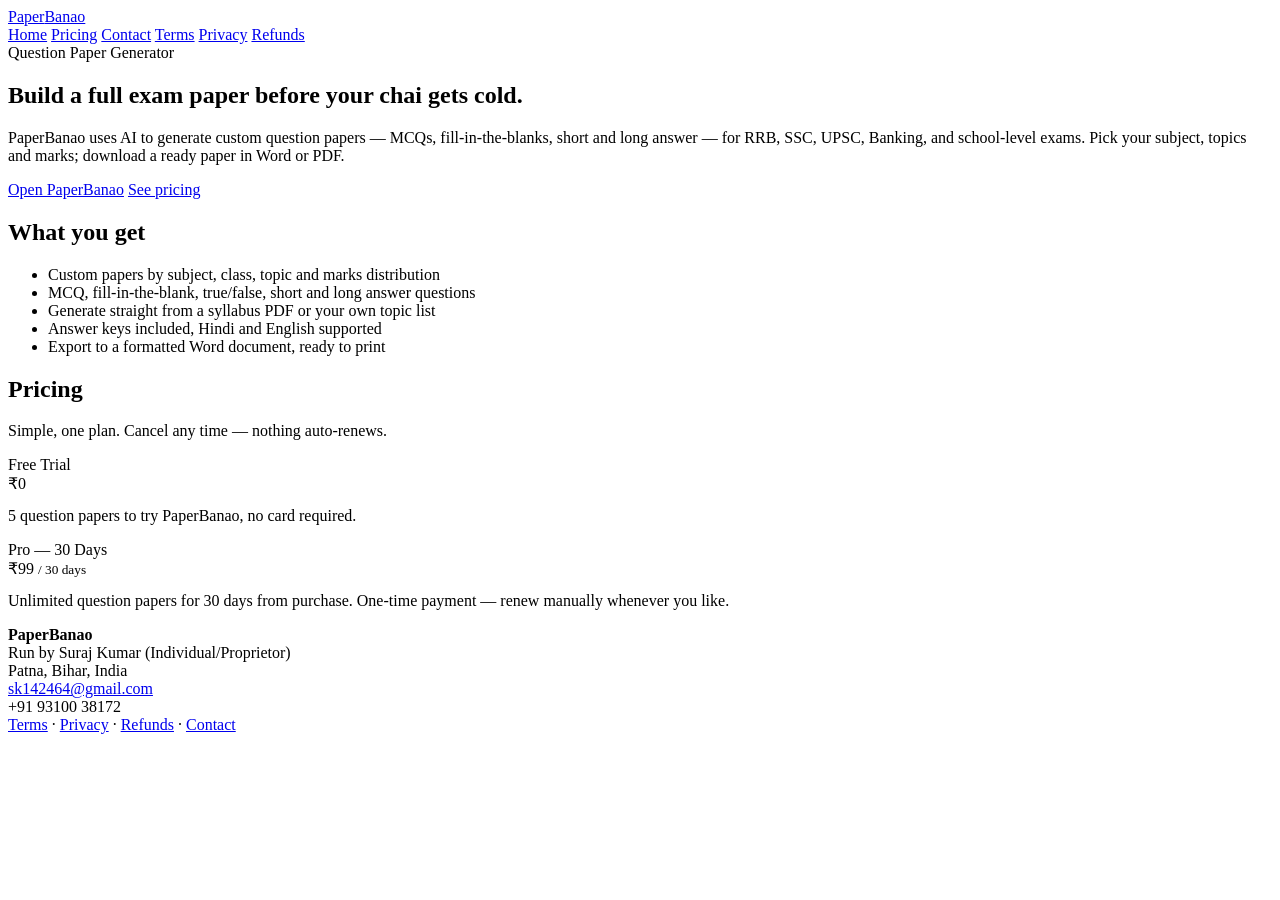
==== index.html @ c4ecf467 "Update and rename PaperBanaosite to index.html" ====
<!DOCTYPE html>
<html lang="en">
<head>
<meta charset="UTF-8">
<meta name="viewport" content="width=device-width, initial-scale=1.0">
<title>PaperBanao — AI Question Paper Generator</title>
<meta name="description" content="Generate custom question papers for RRB, SSC, UPSC, Banking and school exams in seconds — for teachers, coaching centres and exam aspirants.">
<link rel="stylesheet" href="style.css">
</head>
<body>

<header class="site-header">
    <div class="container">
        <a href="index.html" class="brand">Paper<span>Banao</span></a>
        <nav class="site-nav">
            <a href="index.html">Home</a>
            <a href="index.html#pricing">Pricing</a>
            <a href="contact.html">Contact</a>
            <a href="terms.html">Terms</a>
            <a href="privacy.html">Privacy</a>
            <a href="refund.html">Refunds</a>
        </nav>
    </div>
</header>

<section class="hero">
    <div class="container">
        <div class="eyebrow">Question Paper Generator</div>
        <h1>Build a full exam paper before your chai gets cold.</h1>
        <p class="lead">PaperBanao uses AI to generate custom question papers — MCQs, fill-in-the-blanks, short and long answer — for RRB, SSC, UPSC, Banking, and school-level exams. Pick your subject, topics and marks; download a ready paper in Word or PDF.</p>
        <a href="https://paperbanao-web-mpv5z8yturtkx25dduvfck.streamlit.app/" class="btn">Open PaperBanao</a>
        <a href="index.html#pricing" class="btn secondary">See pricing</a>
    </div>
</section>

<section class="alt">
    <div class="container">
        <h2>What you get</h2>
        <ul class="bubble-list">
            <li><span class="bubble filled"></span> Custom papers by subject, class, topic and marks distribution</li>
            <li><span class="bubble filled"></span> MCQ, fill-in-the-blank, true/false, short and long answer questions</li>
            <li><span class="bubble filled"></span> Generate straight from a syllabus PDF or your own topic list</li>
            <li><span class="bubble filled"></span> Answer keys included, Hindi and English supported</li>
            <li><span class="bubble filled"></span> Export to a formatted Word document, ready to print</li>
        </ul>
    </div>
</section>

<section id="pricing">
    <div class="container">
        <h2>Pricing</h2>
        <p style="color:var(--ink-soft)">Simple, one plan. Cancel any time — nothing auto-renews.</p>
        <div class="pricing-grid">
            <div class="plan-card">
                <div class="tag">Free Trial</div>
                <div class="price">₹0</div>
                <p style="color:var(--ink-soft); margin-top:14px;">5 question papers to try PaperBanao, no card required.</p>
            </div>
            <div class="plan-card pro">
                <div class="tag">Pro — 30 Days</div>
                <div class="price">₹99 <small>/ 30 days</small></div>
                <p style="color:var(--ink-soft); margin-top:14px;">Unlimited question papers for 30 days from purchase. One-time payment — renew manually whenever you like.</p>
            </div>
        </div>
    </div>
</section>

<footer class="site-footer">
    <div class="container">
        <div>
            <strong style="color:var(--white)">PaperBanao</strong><br>
            Run by Suraj Kumar (Individual/Proprietor)<br>
            Patna, Bihar, India
        </div>
        <div>
            <a href="mailto:sk142464@gmail.com">sk142464@gmail.com</a><br>
            +91 93100 38172
        </div>
        <div>
            <a href="terms.html">Terms</a> ·
            <a href="privacy.html">Privacy</a> ·
            <a href="refund.html">Refunds</a> ·
            <a href="contact.html">Contact</a>
        </div>
    </div>
</footer>

</body>
</html>
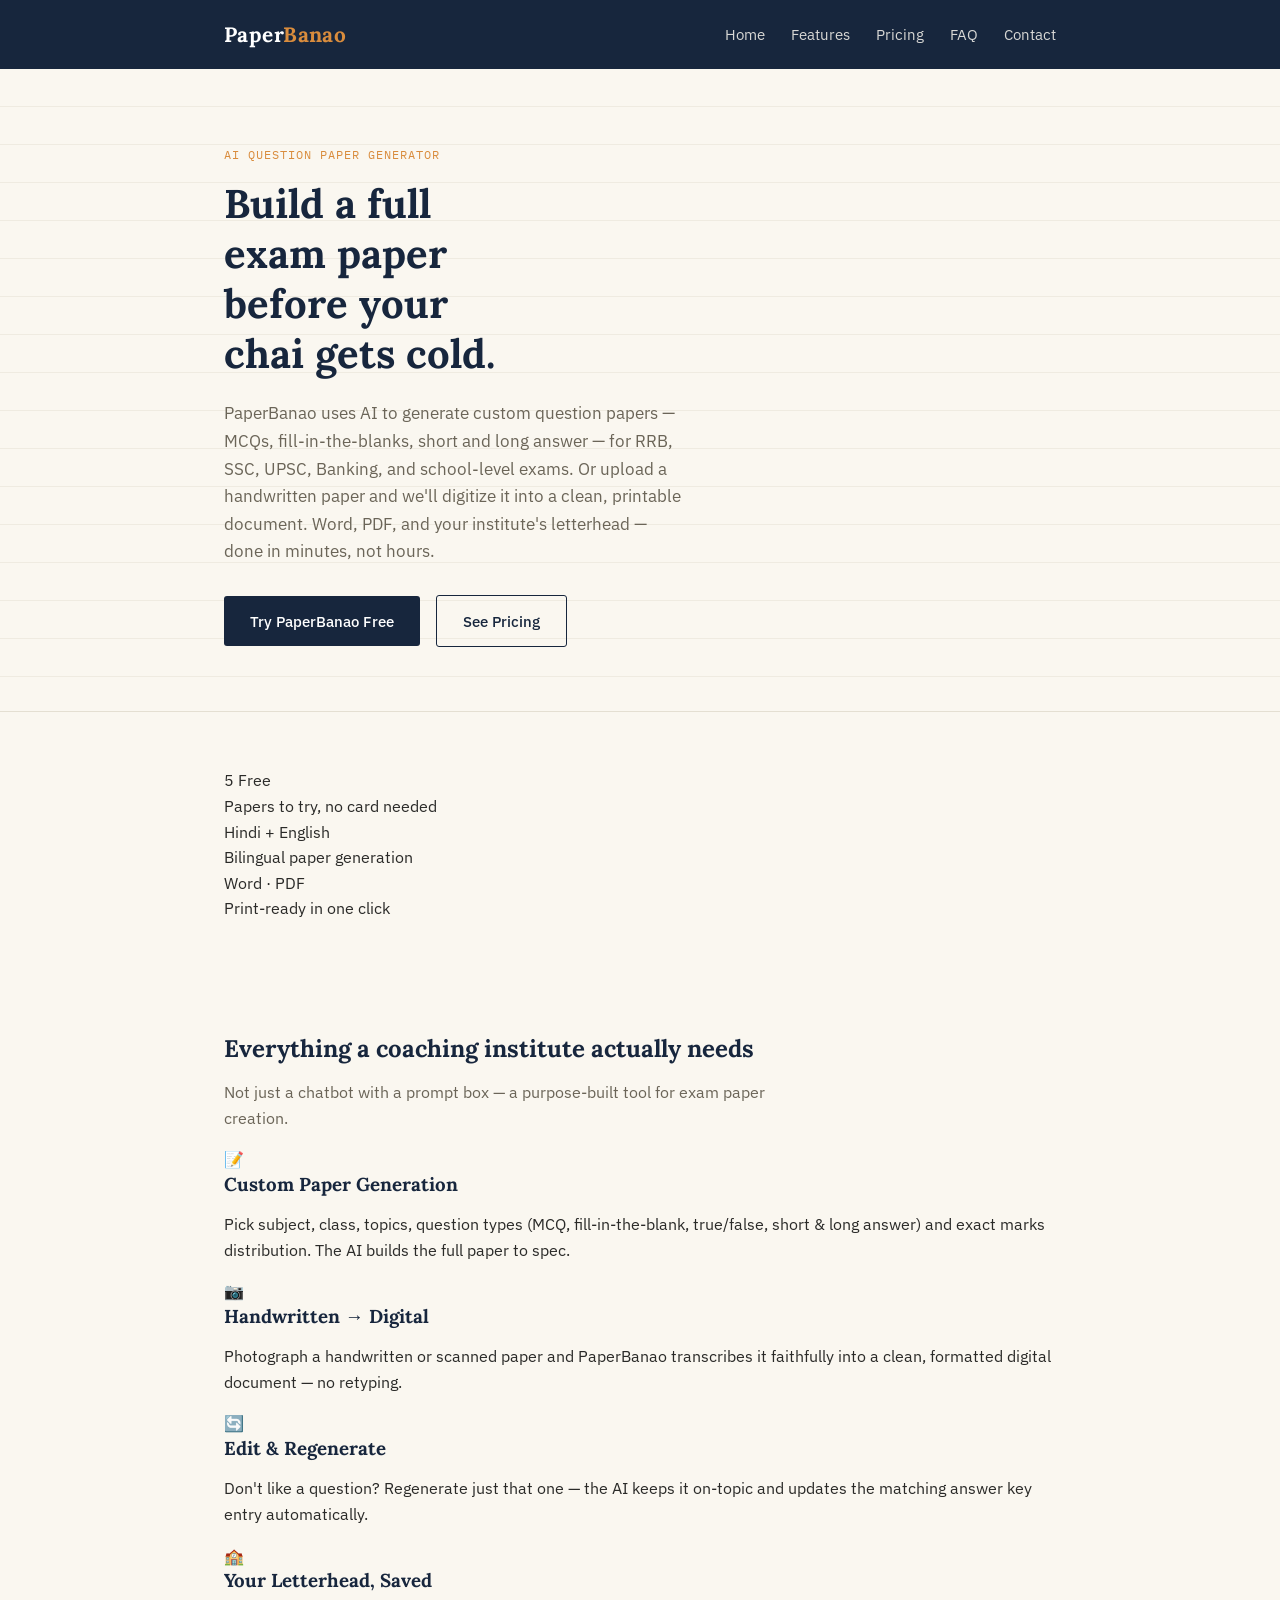
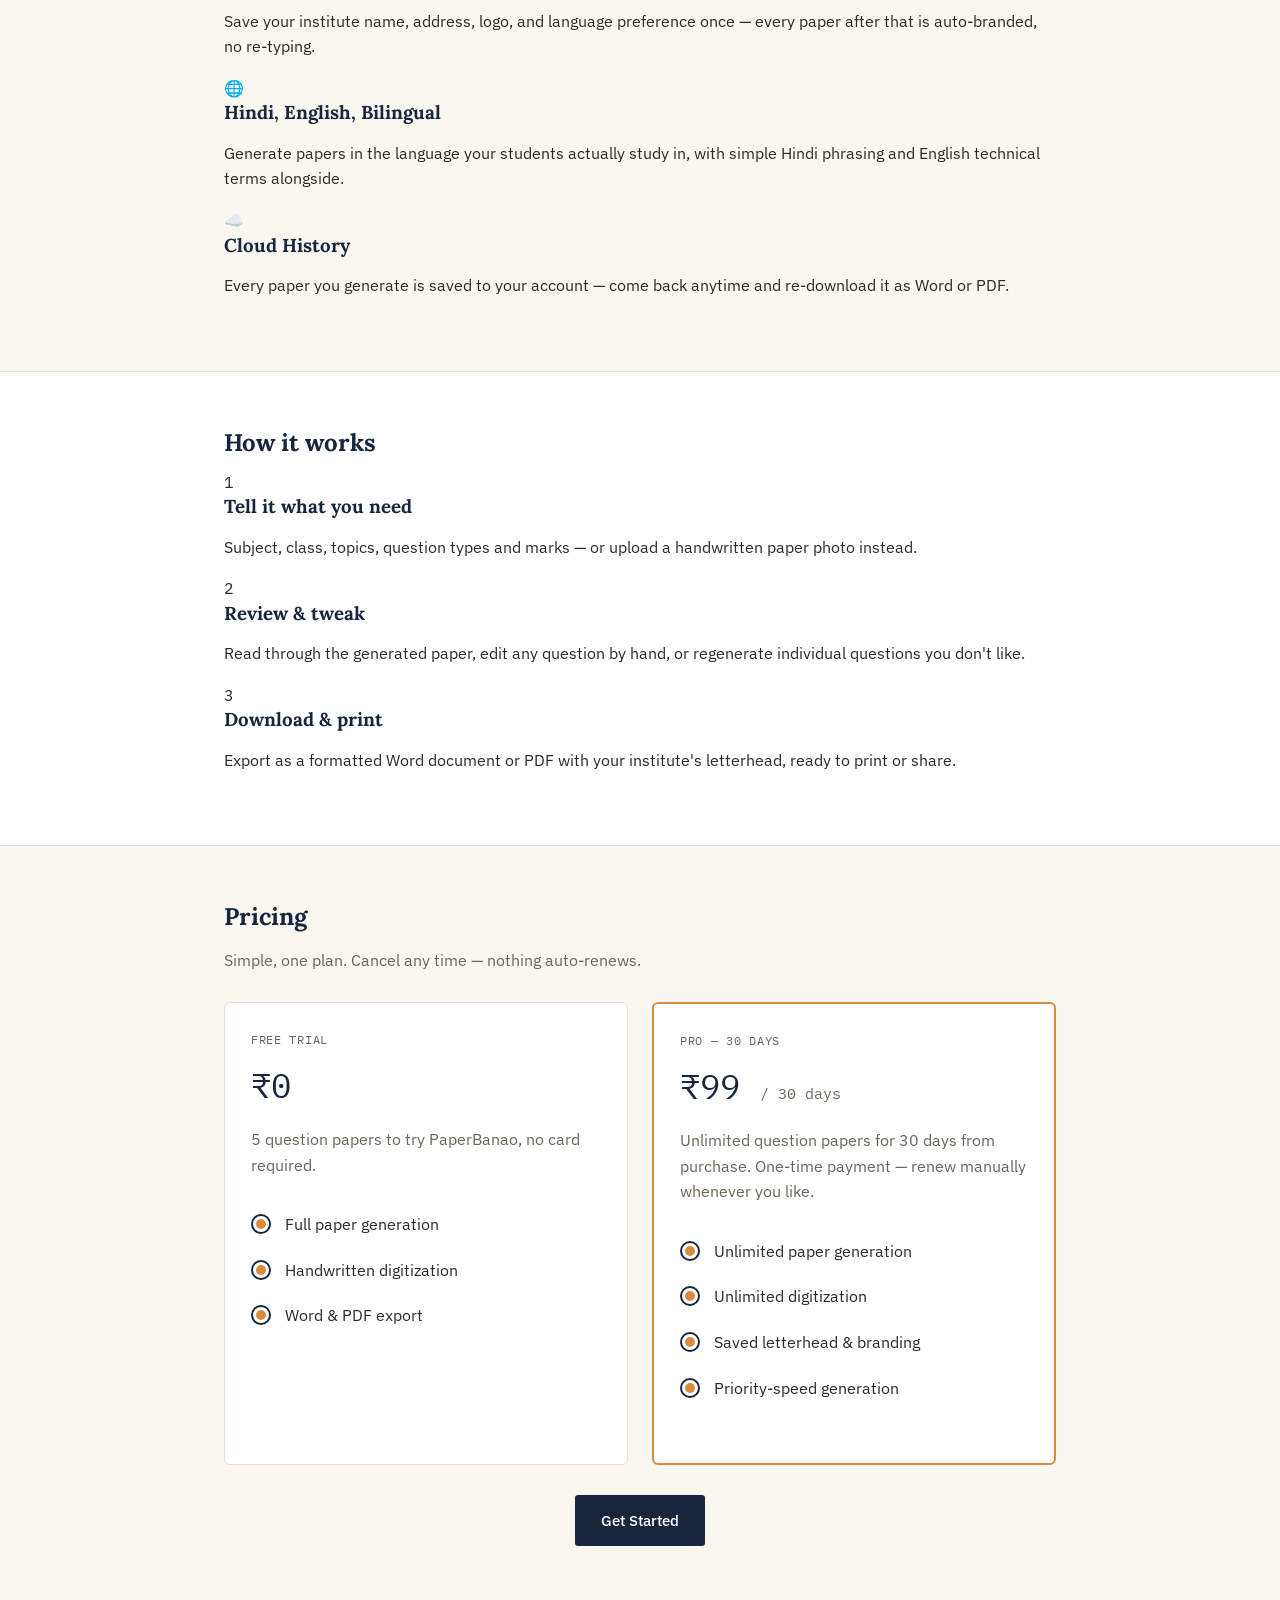
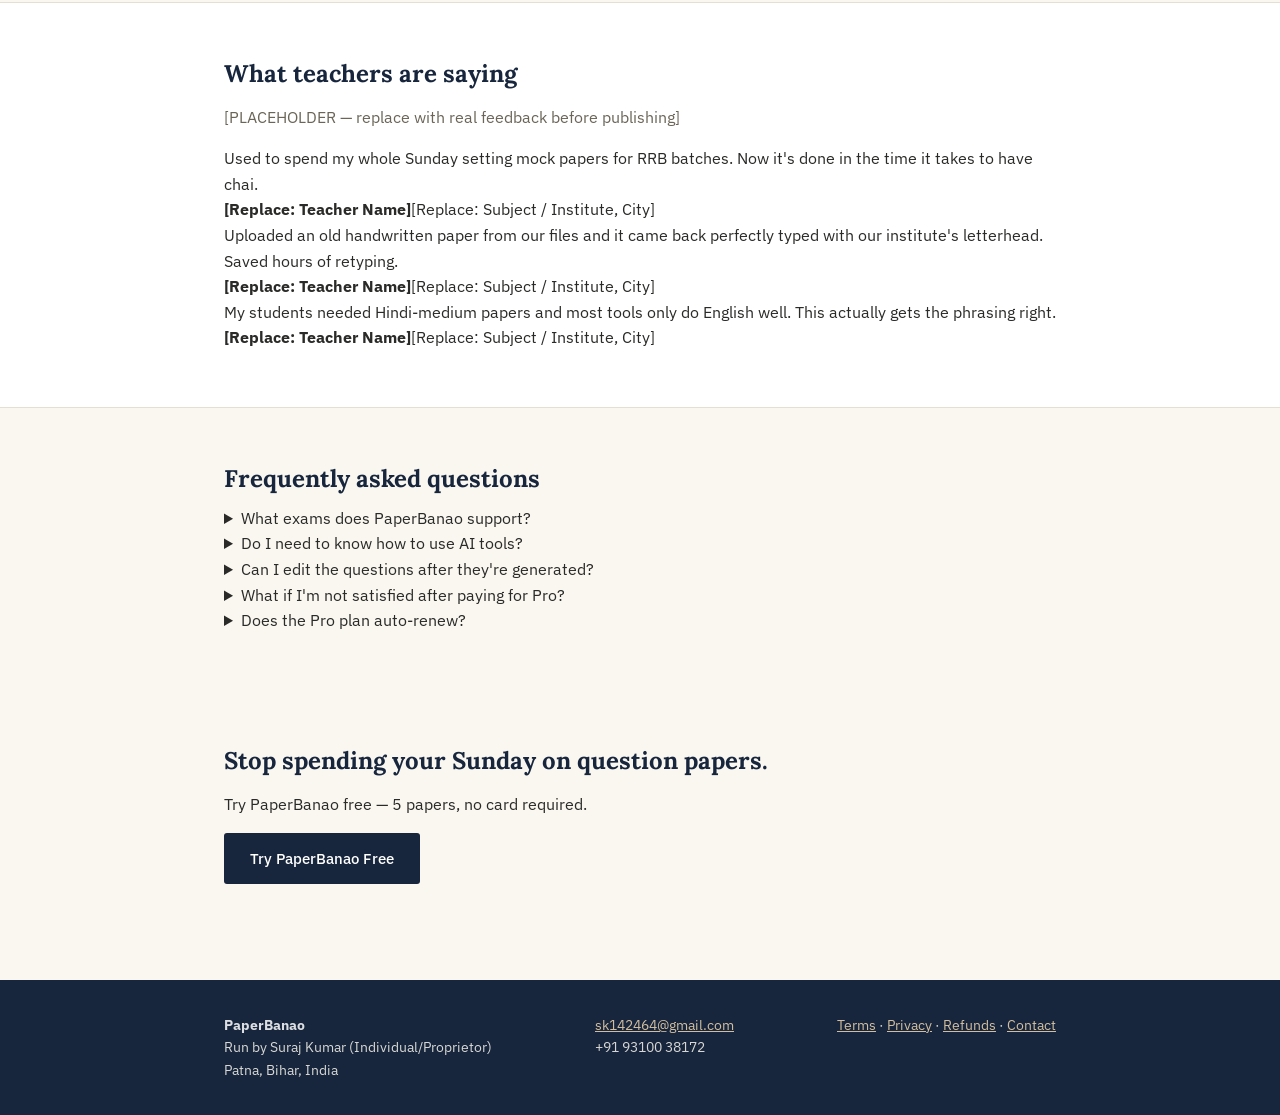
==== commit 991fc6db: "Update index.html" ====
--- a/index.html
+++ b/index.html
@@ -3,8 +3,34 @@
 <head>
 <meta charset="UTF-8">
 <meta name="viewport" content="width=device-width, initial-scale=1.0">
-<title>PaperBanao — AI Question Paper Generator</title>
-<meta name="description" content="Generate custom question papers for RRB, SSC, UPSC, Banking and school exams in seconds — for teachers, coaching centres and exam aspirants.">
+<title>PaperBanao — AI Question Paper Generator for Teachers & Coaching Institutes</title>
+<meta name="description" content="Generate custom question papers for RRB, SSC, UPSC, Banking, and school exams in seconds. Upload a handwritten paper to digitize it, or build one from scratch — export to Word or PDF, ready to print.">
+<meta name="keywords" content="question paper generator, AI question paper, RRB paper generator, SSC question paper, exam paper maker, handwritten paper to digital, coaching institute software India">
+
+<!-- Open Graph / social preview -->
+<meta property="og:title" content="PaperBanao — AI Question Paper Generator">
+<meta property="og:description" content="Build custom question papers in seconds, or digitize a handwritten paper — export to Word or PDF.">
+<meta property="og:type" content="website">
+<meta property="og:url" content="https://codeipedia.github.io/PaperBanao-site/">
+
+<!-- Structured data so Google understands what this site/product is -->
+<script type="application/ld+json">
+{
+  "@context": "https://schema.org",
+  "@type": "SoftwareApplication",
+  "name": "PaperBanao",
+  "applicationCategory": "EducationalApplication",
+  "operatingSystem": "Web",
+  "description": "AI-powered question paper generator for teachers, coaching institutes, and competitive exam aspirants (RRB, SSC, UPSC, Banking, school boards).",
+  "offers": {
+    "@type": "Offer",
+    "price": "99",
+    "priceCurrency": "INR",
+    "description": "Pro plan — unlimited question papers for 30 days"
+  }
+}
+</script>
+
 <link rel="stylesheet" href="style.css">
 </head>
 <body>
@@ -14,38 +40,110 @@
         <a href="index.html" class="brand">Paper<span>Banao</span></a>
         <nav class="site-nav">
             <a href="index.html">Home</a>
+            <a href="index.html#features">Features</a>
             <a href="index.html#pricing">Pricing</a>
+            <a href="index.html#faq">FAQ</a>
             <a href="contact.html">Contact</a>
-            <a href="terms.html">Terms</a>
-            <a href="privacy.html">Privacy</a>
-            <a href="refund.html">Refunds</a>
         </nav>
     </div>
 </header>
 
+<!-- HERO -->
 <section class="hero">
     <div class="container">
-        <div class="eyebrow">Question Paper Generator</div>
+        <div class="eyebrow">AI Question Paper Generator</div>
         <h1>Build a full exam paper before your chai gets cold.</h1>
-        <p class="lead">PaperBanao uses AI to generate custom question papers — MCQs, fill-in-the-blanks, short and long answer — for RRB, SSC, UPSC, Banking, and school-level exams. Pick your subject, topics and marks; download a ready paper in Word or PDF.</p>
-        <a href="https://paperbanao-web-mpv5z8yturtkx25dduvfck.streamlit.app/" class="btn">Open PaperBanao</a>
-        <a href="index.html#pricing" class="btn secondary">See pricing</a>
-    </div>
-</section>
-
+        <p class="lead">PaperBanao uses AI to generate custom question papers — MCQs, fill-in-the-blanks, short and long answer — for RRB, SSC, UPSC, Banking, and school-level exams. Or upload a handwritten paper and we'll digitize it into a clean, printable document. Word, PDF, and your institute's letterhead — done in minutes, not hours.</p>
+        <a href="https://paperbanao-web-mpv5z8yturtkx25dduvfck.streamlit.app/" class="btn">Try PaperBanao Free</a>
+        <a href="index.html#pricing" class="btn secondary">See Pricing</a>
+    </div>
+</section>
+
+<!-- TRUST / STATS BAR -->
+<section class="stats-bar">
+    <div class="container">
+        <div class="stats-grid">
+            <div>
+                <div class="stat-num">5 Free</div>
+                <div class="stat-label">Papers to try, no card needed</div>
+            </div>
+            <div>
+                <div class="stat-num">Hindi + English</div>
+                <div class="stat-label">Bilingual paper generation</div>
+            </div>
+            <div>
+                <div class="stat-num">Word · PDF</div>
+                <div class="stat-label">Print-ready in one click</div>
+            </div>
+        </div>
+    </div>
+</section>
+
+<!-- FEATURES -->
+<section id="features">
+    <div class="container">
+        <h2>Everything a coaching institute actually needs</h2>
+        <p style="color:var(--ink-soft); max-width:60ch;">Not just a chatbot with a prompt box — a purpose-built tool for exam paper creation.</p>
+        <div class="feature-grid">
+            <div class="feature-card">
+                <div class="f-icon">📝</div>
+                <h3>Custom Paper Generation</h3>
+                <p>Pick subject, class, topics, question types (MCQ, fill-in-the-blank, true/false, short & long answer) and exact marks distribution. The AI builds the full paper to spec.</p>
+            </div>
+            <div class="feature-card">
+                <div class="f-icon">📷</div>
+                <h3>Handwritten → Digital</h3>
+                <p>Photograph a handwritten or scanned paper and PaperBanao transcribes it faithfully into a clean, formatted digital document — no retyping.</p>
+            </div>
+            <div class="feature-card">
+                <div class="f-icon">🔄</div>
+                <h3>Edit & Regenerate</h3>
+                <p>Don't like a question? Regenerate just that one — the AI keeps it on-topic and updates the matching answer key entry automatically.</p>
+            </div>
+            <div class="feature-card">
+                <div class="f-icon">🏫</div>
+                <h3>Your Letterhead, Saved</h3>
+                <p>Save your institute name, address, logo, and language preference once — every paper after that is auto-branded, no re-typing.</p>
+            </div>
+            <div class="feature-card">
+                <div class="f-icon">🌐</div>
+                <h3>Hindi, English, Bilingual</h3>
+                <p>Generate papers in the language your students actually study in, with simple Hindi phrasing and English technical terms alongside.</p>
+            </div>
+            <div class="feature-card">
+                <div class="f-icon">☁️</div>
+                <h3>Cloud History</h3>
+                <p>Every paper you generate is saved to your account — come back anytime and re-download it as Word or PDF.</p>
+            </div>
+        </div>
+    </div>
+</section>
+
+<!-- HOW IT WORKS -->
 <section class="alt">
     <div class="container">
-        <h2>What you get</h2>
-        <ul class="bubble-list">
-            <li><span class="bubble filled"></span> Custom papers by subject, class, topic and marks distribution</li>
-            <li><span class="bubble filled"></span> MCQ, fill-in-the-blank, true/false, short and long answer questions</li>
-            <li><span class="bubble filled"></span> Generate straight from a syllabus PDF or your own topic list</li>
-            <li><span class="bubble filled"></span> Answer keys included, Hindi and English supported</li>
-            <li><span class="bubble filled"></span> Export to a formatted Word document, ready to print</li>
-        </ul>
-    </div>
-</section>
-
+        <h2>How it works</h2>
+        <div class="steps-row">
+            <div class="step-item">
+                <div class="step-num">1</div>
+                <h3>Tell it what you need</h3>
+                <p>Subject, class, topics, question types and marks — or upload a handwritten paper photo instead.</p>
+            </div>
+            <div class="step-item">
+                <div class="step-num">2</div>
+                <h3>Review & tweak</h3>
+                <p>Read through the generated paper, edit any question by hand, or regenerate individual questions you don't like.</p>
+            </div>
+            <div class="step-item">
+                <div class="step-num">3</div>
+                <h3>Download & print</h3>
+                <p>Export as a formatted Word document or PDF with your institute's letterhead, ready to print or share.</p>
+            </div>
+        </div>
+    </div>
+</section>
+
+<!-- PRICING -->
 <section id="pricing">
     <div class="container">
         <h2>Pricing</h2>
@@ -55,13 +153,92 @@
                 <div class="tag">Free Trial</div>
                 <div class="price">₹0</div>
                 <p style="color:var(--ink-soft); margin-top:14px;">5 question papers to try PaperBanao, no card required.</p>
+                <ul class="bubble-list">
+                    <li><span class="bubble filled"></span> Full paper generation</li>
+                    <li><span class="bubble filled"></span> Handwritten digitization</li>
+                    <li><span class="bubble filled"></span> Word & PDF export</li>
+                </ul>
             </div>
             <div class="plan-card pro">
                 <div class="tag">Pro — 30 Days</div>
                 <div class="price">₹99 <small>/ 30 days</small></div>
                 <p style="color:var(--ink-soft); margin-top:14px;">Unlimited question papers for 30 days from purchase. One-time payment — renew manually whenever you like.</p>
-            </div>
-        </div>
+                <ul class="bubble-list">
+                    <li><span class="bubble filled"></span> Unlimited paper generation</li>
+                    <li><span class="bubble filled"></span> Unlimited digitization</li>
+                    <li><span class="bubble filled"></span> Saved letterhead & branding</li>
+                    <li><span class="bubble filled"></span> Priority-speed generation</li>
+                </ul>
+            </div>
+        </div>
+        <div style="text-align:center; margin-top:30px;">
+            <a href="https://paperbanao-web-mpv5z8yturtkx25dduvfck.streamlit.app/" class="btn">Get Started</a>
+        </div>
+    </div>
+</section>
+
+<!-- TESTIMONIALS -->
+<!--
+  ⚠️ PLACEHOLDER CONTENT — replace before this goes live.
+  These are written to show the intended tone/format only. Swap in real
+  quotes from actual teachers/institutes who've used PaperBanao, with
+  their real name and permission to use it. Do not publish invented
+  quotes attributed as if real — replace every card below.
+-->
+<section class="alt">
+    <div class="container">
+        <h2>What teachers are saying</h2>
+        <p style="color:var(--ink-soft)">[PLACEHOLDER — replace with real feedback before publishing]</p>
+        <div class="testimonial-grid">
+            <div class="testimonial-card">
+                <div class="quote">Used to spend my whole Sunday setting mock papers for RRB batches. Now it's done in the time it takes to have chai.</div>
+                <div class="attribution"><strong>[Replace: Teacher Name]</strong>[Replace: Subject / Institute, City]</div>
+            </div>
+            <div class="testimonial-card">
+                <div class="quote">Uploaded an old handwritten paper from our files and it came back perfectly typed with our institute's letterhead. Saved hours of retyping.</div>
+                <div class="attribution"><strong>[Replace: Teacher Name]</strong>[Replace: Subject / Institute, City]</div>
+            </div>
+            <div class="testimonial-card">
+                <div class="quote">My students needed Hindi-medium papers and most tools only do English well. This actually gets the phrasing right.</div>
+                <div class="attribution"><strong>[Replace: Teacher Name]</strong>[Replace: Subject / Institute, City]</div>
+            </div>
+        </div>
+    </div>
+</section>
+
+<!-- FAQ -->
+<section id="faq">
+    <div class="container">
+        <h2>Frequently asked questions</h2>
+        <details class="faq-item">
+            <summary>What exams does PaperBanao support?</summary>
+            <p>RRB (ALP, NTPC, Group D), SSC (CGL, CHSL), UPSC, Banking exams, and school-level papers (BSEB, CBSE, ICSE patterns). You control the subject and topics either way.</p>
+        </details>
+        <details class="faq-item">
+            <summary>Do I need to know how to use AI tools?</summary>
+            <p>No. You fill in a simple form (subject, class, topics, question counts) or upload a photo — PaperBanao handles the rest.</p>
+        </details>
+        <details class="faq-item">
+            <summary>Can I edit the questions after they're generated?</summary>
+            <p>Yes. Every question is editable by hand, and you can regenerate any single question you don't like without redoing the whole paper.</p>
+        </details>
+        <details class="faq-item">
+            <summary>What if I'm not satisfied after paying for Pro?</summary>
+            <p>See our <a href="refund.html">Cancellation & Refund Policy</a> — refunds are available in specific cases, including technical errors.</p>
+        </details>
+        <details class="faq-item">
+            <summary>Does the Pro plan auto-renew?</summary>
+            <p>No. It's a one-time 30-day purchase. You choose if and when to buy another 30-day period.</p>
+        </details>
+    </div>
+</section>
+
+<!-- FINAL CTA -->
+<section class="cta-band">
+    <div class="container">
+        <h2>Stop spending your Sunday on question papers.</h2>
+        <p>Try PaperBanao free — 5 papers, no card required.</p>
+        <a href="https://paperbanao-web-mpv5z8yturtkx25dduvfck.streamlit.app/" class="btn">Try PaperBanao Free</a>
     </div>
 </section>
 
--- a/style.css
+++ b/style.css
@@ -0,0 +1,220 @@
+@import url('https://fonts.googleapis.com/css2?family=Lora:wght@500;600;700&family=IBM+Plex+Sans:wght@400;500;600&family=IBM+Plex+Mono:wght@500&display=swap');
+
+:root {
+    --navy: #17263D;
+    --navy-soft: #263A57;
+    --amber: #D98C3D;
+    --amber-soft: #F3D9B1;
+    --paper: #FAF7F0;
+    --paper-line: #E4DFD2;
+    --ink: #2A2A28;
+    --ink-soft: #6B6558;
+    --white: #FFFFFF;
+}
+
+* { box-sizing: border-box; }
+
+html { scroll-behavior: smooth; }
+
+body {
+    margin: 0;
+    font-family: 'IBM Plex Sans', sans-serif;
+    color: var(--ink);
+    background: var(--paper);
+    line-height: 1.6;
+}
+
+h1, h2, h3 {
+    font-family: 'Lora', serif;
+    color: var(--navy);
+    line-height: 1.25;
+    margin: 0 0 0.5em 0;
+}
+
+a { color: var(--navy-soft); }
+a:hover { color: var(--amber); }
+
+.container {
+    max-width: 880px;
+    margin: 0 auto;
+    padding: 0 24px;
+}
+
+/* --- NAV --- */
+header.site-header {
+    background: var(--navy);
+    padding: 18px 0;
+    position: sticky;
+    top: 0;
+    z-index: 10;
+}
+header.site-header .container {
+    display: flex;
+    justify-content: space-between;
+    align-items: center;
+    flex-wrap: wrap;
+    gap: 12px;
+}
+.brand {
+    font-family: 'Lora', serif;
+    font-weight: 700;
+    font-size: 1.3rem;
+    color: var(--white);
+    text-decoration: none;
+    letter-spacing: 0.02em;
+}
+.brand span { color: var(--amber); }
+nav.site-nav a {
+    color: var(--paper);
+    text-decoration: none;
+    font-size: 0.92rem;
+    margin-left: 22px;
+    opacity: 0.85;
+    transition: opacity 0.15s ease;
+}
+nav.site-nav a:hover { opacity: 1; color: var(--amber-soft); }
+
+/* --- HERO (ruled-paper texture, the signature element) --- */
+.hero {
+    background-image: repeating-linear-gradient(
+        to bottom,
+        transparent,
+        transparent 37px,
+        var(--paper-line) 38px
+    );
+    padding: 76px 0 64px 0;
+    border-bottom: 1px solid var(--paper-line);
+}
+.hero .eyebrow {
+    font-family: 'IBM Plex Mono', monospace;
+    font-size: 0.78rem;
+    letter-spacing: 0.08em;
+    text-transform: uppercase;
+    color: var(--amber);
+    margin-bottom: 14px;
+}
+.hero h1 {
+    font-size: 2.5rem;
+    max-width: 12ch;
+}
+.hero p.lead {
+    font-size: 1.08rem;
+    color: var(--ink-soft);
+    max-width: 46ch;
+    margin: 18px 0 30px 0;
+}
+.btn {
+    display: inline-block;
+    background: var(--navy);
+    color: var(--white);
+    text-decoration: none;
+    padding: 13px 26px;
+    border-radius: 3px;
+    font-weight: 500;
+    font-size: 0.95rem;
+    transition: background 0.15s ease;
+}
+.btn:hover { background: var(--amber); color: var(--navy); }
+.btn.secondary {
+    background: transparent;
+    border: 1.5px solid var(--navy);
+    color: var(--navy);
+    margin-left: 12px;
+}
+.btn.secondary:hover { background: var(--navy); color: var(--white); }
+
+/* --- SECTION --- */
+section { padding: 56px 0; }
+section.alt { background: var(--white); border-top: 1px solid var(--paper-line); border-bottom: 1px solid var(--paper-line); }
+
+/* --- OMR-BUBBLE FEATURE LIST --- */
+.bubble-list { list-style: none; padding: 0; margin: 24px 0; }
+.bubble-list li {
+    display: flex;
+    align-items: flex-start;
+    gap: 14px;
+    padding: 10px 0;
+    font-size: 1rem;
+}
+.bubble {
+    flex-shrink: 0;
+    width: 20px;
+    height: 20px;
+    border: 2px solid var(--navy);
+    border-radius: 50%;
+    margin-top: 2px;
+    position: relative;
+}
+.bubble.filled::after {
+    content: "";
+    position: absolute;
+    inset: 3px;
+    background: var(--amber);
+    border-radius: 50%;
+}
+
+/* --- PRICING --- */
+.pricing-grid {
+    display: grid;
+    grid-template-columns: 1fr 1fr;
+    gap: 24px;
+    margin-top: 28px;
+}
+.plan-card {
+    background: var(--white);
+    border: 1px solid var(--paper-line);
+    border-radius: 6px;
+    padding: 28px 26px;
+}
+.plan-card.pro {
+    border: 2px solid var(--amber);
+    position: relative;
+}
+.plan-card .tag {
+    font-family: 'IBM Plex Mono', monospace;
+    font-size: 0.72rem;
+    letter-spacing: 0.06em;
+    text-transform: uppercase;
+    color: var(--ink-soft);
+}
+.plan-card .price {
+    font-family: 'IBM Plex Mono', monospace;
+    font-size: 2.1rem;
+    color: var(--navy);
+    margin: 10px 0 4px 0;
+}
+.plan-card .price small { font-size: 0.95rem; color: var(--ink-soft); }
+
+@media (max-width: 640px) {
+    .hero h1 { font-size: 1.9rem; }
+    .pricing-grid { grid-template-columns: 1fr; }
+    nav.site-nav { width: 100%; display: flex; flex-wrap: wrap; }
+    nav.site-nav a { margin-left: 0; margin-right: 18px; }
+}
+
+/* --- LEGAL PAGES --- */
+.legal h2 { margin-top: 34px; font-size: 1.2rem; }
+.legal p, .legal li { color: var(--ink-soft); }
+.legal .updated {
+    font-family: 'IBM Plex Mono', monospace;
+    font-size: 0.8rem;
+    color: var(--ink-soft);
+    margin-bottom: 30px;
+}
+
+/* --- FOOTER --- */
+footer.site-footer {
+    background: var(--navy);
+    color: var(--paper);
+    padding: 34px 0;
+    margin-top: 40px;
+}
+footer.site-footer .container {
+    display: flex;
+    justify-content: space-between;
+    flex-wrap: wrap;
+    gap: 16px;
+    font-size: 0.88rem;
+    opacity: 0.85;
+}
+footer.site-footer a { color: var(--amber-soft); }
